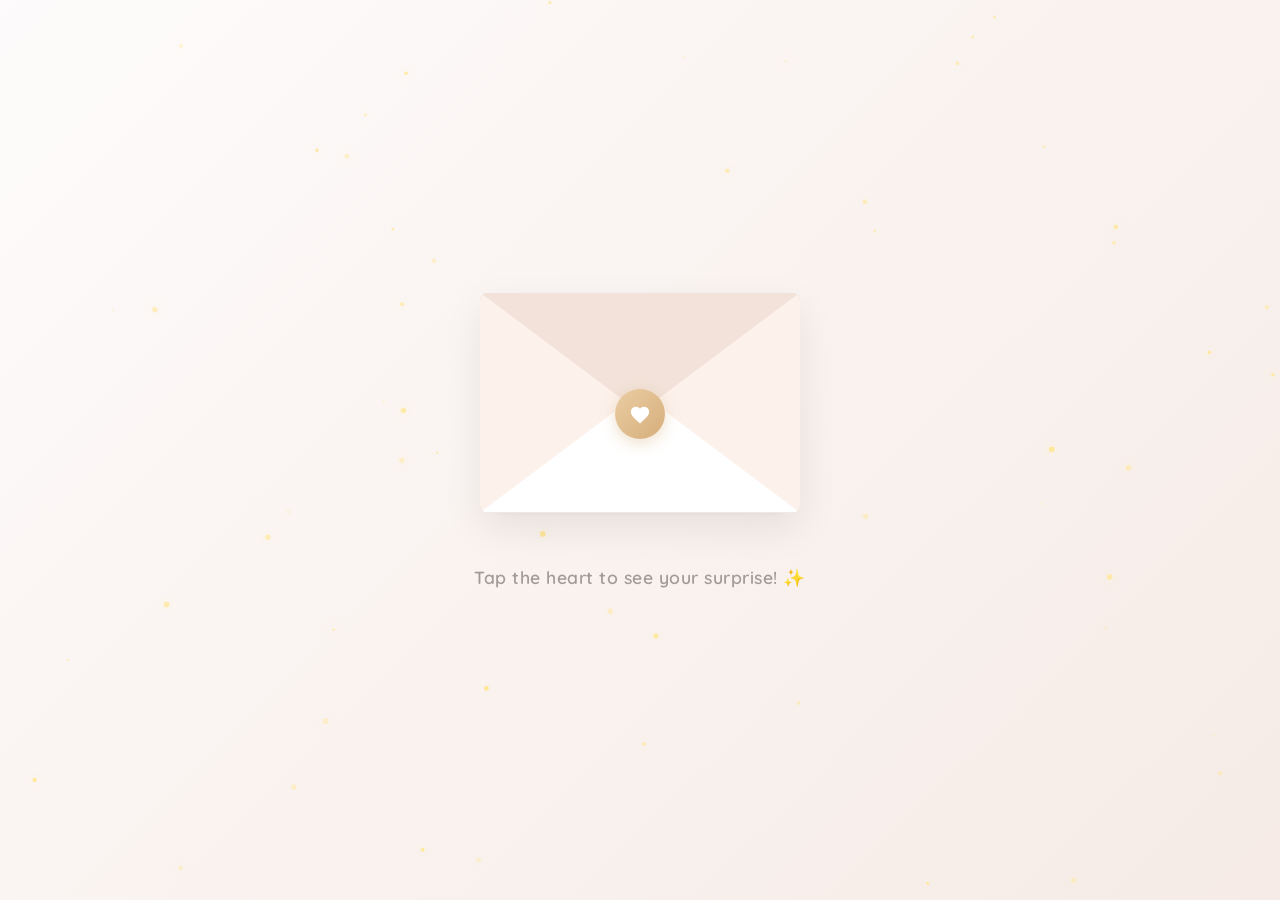
==== Putta/index.html @ e2a50160 "Add files via upload" ====
<!DOCTYPE html>
<html lang="en">

<head>
    <meta charset="UTF-8">
    <meta name="viewport" content="width=device-width, initial-scale=1.0">
    <title>For You, Putta ❤️</title>
    <link rel="stylesheet" href="style.css">
    <link
        href="https://fonts.googleapis.com/css2?family=Dancing+Script:wght@700&family=Quicksand:wght@400;600;700&display=swap"
        rel="stylesheet">
</head>

<body>
    <canvas id="fireflies"></canvas>
    <div class="container">
        <div class="envelope-wrapper" id="envelope">
            <div class="envelope">
                <div class="flap"></div>
                <div class="pocket-left"></div>
                <div class="pocket-right"></div>
                <div class="pocket-bottom"></div>
                <div class="letter">
                    <div class="text">
                        <h1>Happy Mother's Day,<br>Putta ❤️</h1>
                        <p>You might not be my actual mom, but you sure act like one! 🙄</p>
                        <p>From scolding me for no reason, to taking care of my health (while still scolding me for not
                            listening), to stubbornly never listening to anything I say...</p>
                        <p>You really have the "Mom" role down perfectly.</p>
                        <div class="divider"></div>
                        <p>Jokes aside, thank you for always looking out for me and caring so much. I appreciate you,
                            Putta. ❤️</p>
                        <p class="ps">P.S. There's a little surprise coming your way soon! ❤️</p>
                    </div>
                </div>
                <div class="heart" id="heart">
                    <svg viewBox="0 0 24 24" fill="white">
                        <path
                            d="M12 21.35l-1.45-1.32C5.4 15.36 2 12.28 2 8.5 2 5.42 4.42 3 7.5 3c1.74 0 3.41.81 4.5 2.09C13.09 3.81 14.76 3 16.5 3 19.58 3 22 5.42 22 8.5c0 3.78-3.4 6.86-8.55 11.54L12 21.35z" />
                    </svg>
                </div>
            </div>
        </div>
        <p class="instruction">Tap the heart to see your surprise! ✨</p>
    </div>

    <canvas id="confetti"></canvas>

    <script src="script.js"></script>
</body>

</html>
---- Putta/style.css ----
* {
    margin: 0;
    padding: 0;
    box-sizing: border-box;
}

body {
    background: linear-gradient(135deg, #fdfbfb 0%, #f6ebe6 100%);
    height: 100vh;
    display: flex;
    justify-content: center;
    align-items: center;
    font-family: 'Quicksand', sans-serif;
    overflow: hidden;
}



.container {
    position: relative;
    display: flex;
    flex-direction: column;
    align-items: center;
    z-index: 10;
}

.envelope-wrapper {
    position: relative;
    width: 320px;
    height: 220px;
    cursor: pointer;
    transition: transform 0.3s cubic-bezier(0.175, 0.885, 0.32, 1.275);
    animation: dropIn 1s cubic-bezier(0.175, 0.885, 0.32, 1.275) forwards;
    transform: translateY(-80px) scale(0.9);
    opacity: 0;
    transform-style: preserve-3d;
}

@keyframes dropIn {
    to { transform: translateY(0) scale(1); opacity: 1; }
}

.envelope-wrapper:hover {
    transform: translateY(-5px);
}

.envelope {
    position: relative;
    width: 100%;
    height: 100%;
    background: #e8d5cc;
    border-radius: 8px;
    box-shadow: 0 15px 40px rgba(0,0,0,0.08);
}

.flap {
    position: absolute;
    top: 0;
    left: 0;
    width: 100%;
    height: 120px;
    background: #f2e2d9;
    clip-path: polygon(0 0, 50% 100%, 100% 0);
    transform-origin: top;
    transition: transform 0.6s cubic-bezier(0.4, 0, 0.2, 1), z-index 0.6s;
    z-index: 5;
    border-radius: 8px 8px 0 0;
}

.pocket-left {
    position: absolute;
    top: 0;
    left: 0;
    width: 160px;
    height: 100%;
    background: #fcf1eb;
    clip-path: polygon(0 0, 100% 50%, 0 100%);
    z-index: 4;
    border-radius: 8px 0 0 8px;
}

.pocket-right {
    position: absolute;
    top: 0;
    right: 0;
    width: 160px;
    height: 100%;
    background: #fcf1eb;
    clip-path: polygon(100% 0, 0 50%, 100% 100%);
    z-index: 4;
    border-radius: 0 8px 8px 0;
}

.pocket-bottom {
    position: absolute;
    bottom: 0;
    left: 0;
    width: 100%;
    height: 120px;
    background: #ffffff;
    clip-path: polygon(0 100%, 50% 0, 100% 100%);
    z-index: 4;
    border-radius: 0 0 8px 8px;
}

.letter {
    position: absolute;
    bottom: 5px;
    left: 10px;
    width: 300px;
    height: 200px;
    background: #ffffff;
    background-image: radial-gradient(circle at top right, #ffffff, #fdfbf7);
    border: 1px solid #f0e6e6;
    border-radius: 12px;
    box-shadow: 0 2px 10px rgba(0,0,0,0.1);
    transition: transform 0.8s cubic-bezier(0.4, 0, 0.2, 1), height 0.8s cubic-bezier(0.4, 0, 0.2, 1), width 0.8s cubic-bezier(0.4, 0, 0.2, 1), left 0.8s cubic-bezier(0.4, 0, 0.2, 1), top 0.8s cubic-bezier(0.4, 0, 0.2, 1), box-shadow 0.8s ease;
    z-index: 3;
    padding: 30px;
    display: flex;
    flex-direction: column;
    overflow: hidden;
}

.text {
    opacity: 0;
    height: 100%;
    display: flex;
    flex-direction: column;
    justify-content: center;
}

/* Staggered text animations */
.envelope-wrapper.open.fullscreen-letter .text > * {
    opacity: 0;
    transform: translateY(20px);
}

.envelope-wrapper.open.fullscreen-letter .text h1 { animation: fadeUp 0.8s ease 1.2s forwards; }
.envelope-wrapper.open.fullscreen-letter .text p:nth-child(2) { animation: fadeUp 0.8s ease 1.6s forwards; }
.envelope-wrapper.open.fullscreen-letter .text p:nth-child(3) { animation: fadeUp 0.8s ease 2.0s forwards; }
.envelope-wrapper.open.fullscreen-letter .text p:nth-child(4) { animation: fadeUp 0.8s ease 2.4s forwards; }
.envelope-wrapper.open.fullscreen-letter .text .divider { animation: fadeUp 0.8s ease 2.6s forwards; }
.envelope-wrapper.open.fullscreen-letter .text p:nth-child(6) { animation: fadeUp 0.8s ease 2.8s forwards; }
.envelope-wrapper.open.fullscreen-letter .text .ps { animation: fadeUp 0.8s ease 3.2s forwards; }

@keyframes fadeUp {
    to { opacity: 1; transform: translateY(0); }
}

h1 {
    font-family: 'Dancing Script', cursive;
    color: #c58386;
    font-size: 2.8rem;
    text-align: center;
    margin-bottom: 20px;
    line-height: 1.2;
}

p {
    font-size: 1.1rem;
    color: #6a6a6a;
    line-height: 1.7;
    margin-bottom: 15px;
    text-align: center;
    font-weight: 500;
}

.divider {
    width: 40px;
    height: 2px;
    background: #e8d5cc;
    margin: 10px auto 20px auto;
    border-radius: 2px;
}

.ps {
    margin-top: 20px;
    font-size: 0.95rem;
    font-style: italic;
    color: #b57a7d;
    background: #fdf8f5;
    padding: 12px 15px;
    border-radius: 8px;
    text-align: center;
    line-height: 1.5;
}

.heart {
    position: absolute;
    top: 55%;
    left: 50%;
    transform: translate(-50%, -50%);
    width: 50px;
    height: 50px;
    background: linear-gradient(135deg, #eacda3 0%, #d6ae7b 100%);
    border-radius: 50%;
    z-index: 6;
    transition: transform 0.4s cubic-bezier(0.175, 0.885, 0.32, 1.275), box-shadow 0.4s ease;
    display: flex;
    justify-content: center;
    align-items: center;
    box-shadow: 0 4px 15px rgba(214, 174, 123, 0.4);
}

.heart svg {
    width: 22px;
    height: 22px;
    margin-top: 2px;
}

.envelope-wrapper:hover .heart {
    transform: translate(-50%, -50%) scale(1.08);
    box-shadow: 0 6px 20px rgba(214, 174, 123, 0.6);
}

.instruction {
    margin-top: 50px;
    color: #a39b98;
    font-weight: 600;
    font-size: 1.1rem;
    opacity: 1;
    transition: opacity 0.4s ease;
    letter-spacing: 0.5px;
}

/* Open State */
.envelope-wrapper.open {
    cursor: default;
}

.envelope-wrapper.open:hover {
    transform: translateY(0);
}

.envelope-wrapper.open .flap {
    transform: rotateX(180deg);
    z-index: 2;
}

.envelope-wrapper.open .heart {
    opacity: 0;
    pointer-events: none;
}

.envelope-wrapper.open .letter {
    transform: translateY(-120px);
    z-index: 5;
}

.envelope-wrapper.open + .instruction {
    opacity: 0;
}

/* Fullscreen Letter State */
.envelope-wrapper.open.fullscreen-letter .envelope {
    background: transparent;
    box-shadow: none;
    transition: background 0.3s ease, box-shadow 0.3s ease;
}

.envelope-wrapper.open.fullscreen-letter .flap,
.envelope-wrapper.open.fullscreen-letter .pocket-left,
.envelope-wrapper.open.fullscreen-letter .pocket-right,
.envelope-wrapper.open.fullscreen-letter .pocket-bottom {
    opacity: 0;
    transition: opacity 0.3s ease;
}

.envelope-wrapper.open.fullscreen-letter .letter {
    position: fixed;
    top: 50%;
    left: 50%;
    transform: translate(-50%, -50%);
    width: 90vw;
    max-width: 500px;
    height: 85vh;
    max-height: 600px;
    z-index: 100;
    box-shadow: 0 25px 60px rgba(0,0,0,0.15);
    background: #ffffff;
    border-radius: 12px;
}

.envelope-wrapper.open.fullscreen-letter .text {
    opacity: 1;
}

@keyframes pulse {
    0% { box-shadow: 0 0 0 0 rgba(255, 107, 107, 0.6); }
    70% { box-shadow: 0 0 0 15px rgba(255, 107, 107, 0); }
    100% { box-shadow: 0 0 0 0 rgba(255, 107, 107, 0); }
}

canvas {
    position: absolute;
    top: 0;
    left: 0;
    width: 100%;
    height: 100%;
    pointer-events: none;
    z-index: 1000;
}

@media (max-height: 700px) {
    .envelope-wrapper.open.fullscreen-letter .letter {
        padding: 20px;
    }
    h1 {
        font-size: 2.2rem;
        margin-bottom: 10px;
    }
    p {
        font-size: 1rem;
        margin-bottom: 10px;
    }
}

/* Cinematic Background */
#fireflies {
    position: absolute;
    top: 0;
    left: 0;
    width: 100%;
    height: 100%;
    z-index: 1;
    pointer-events: none;
}
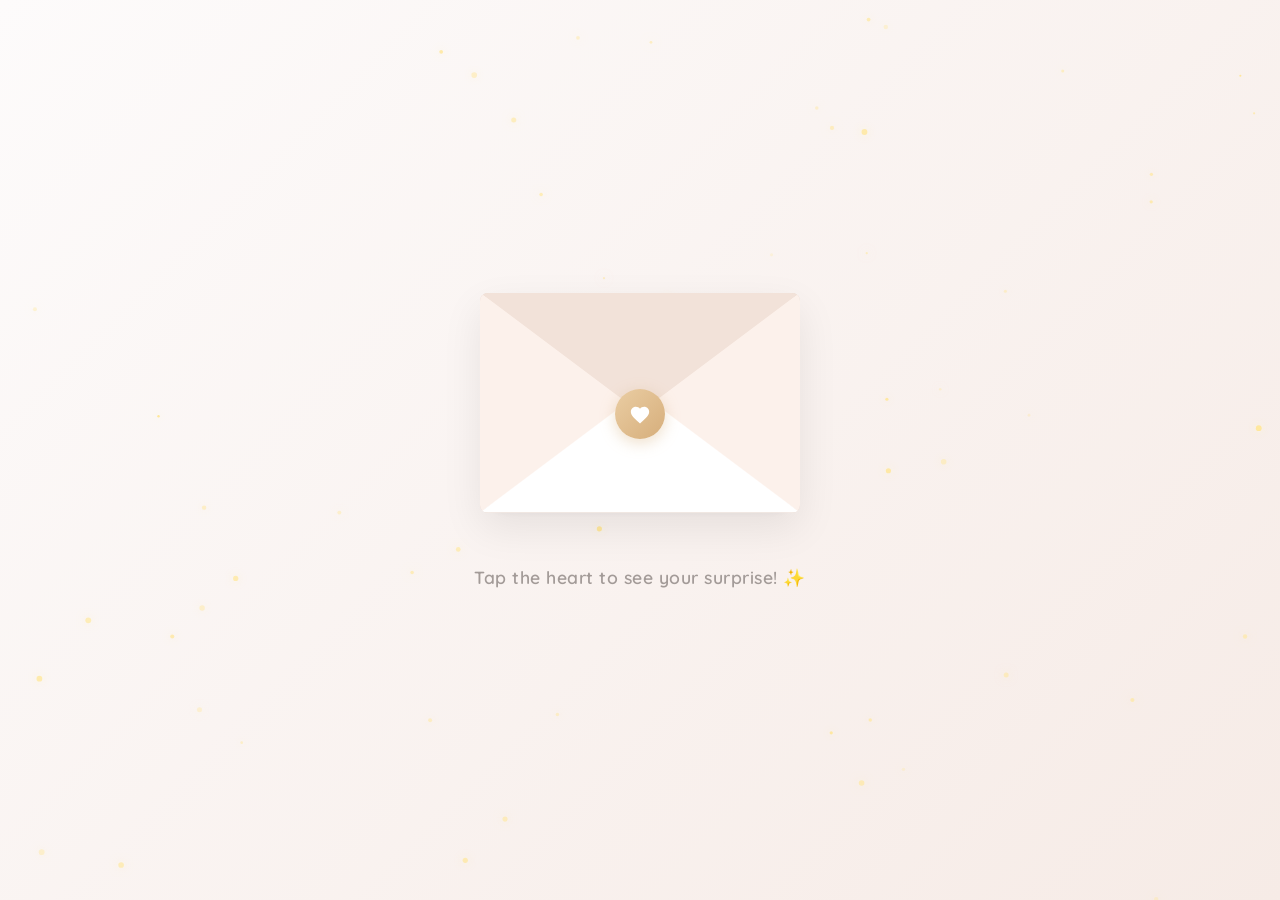
==== commit ec67029c: "Update index.html" ====
--- a/Putta/index.html
+++ b/Putta/index.html
@@ -49,4 +49,4 @@
     <script src="script.js"></script>
 </body>
 
-</html>+</html>
